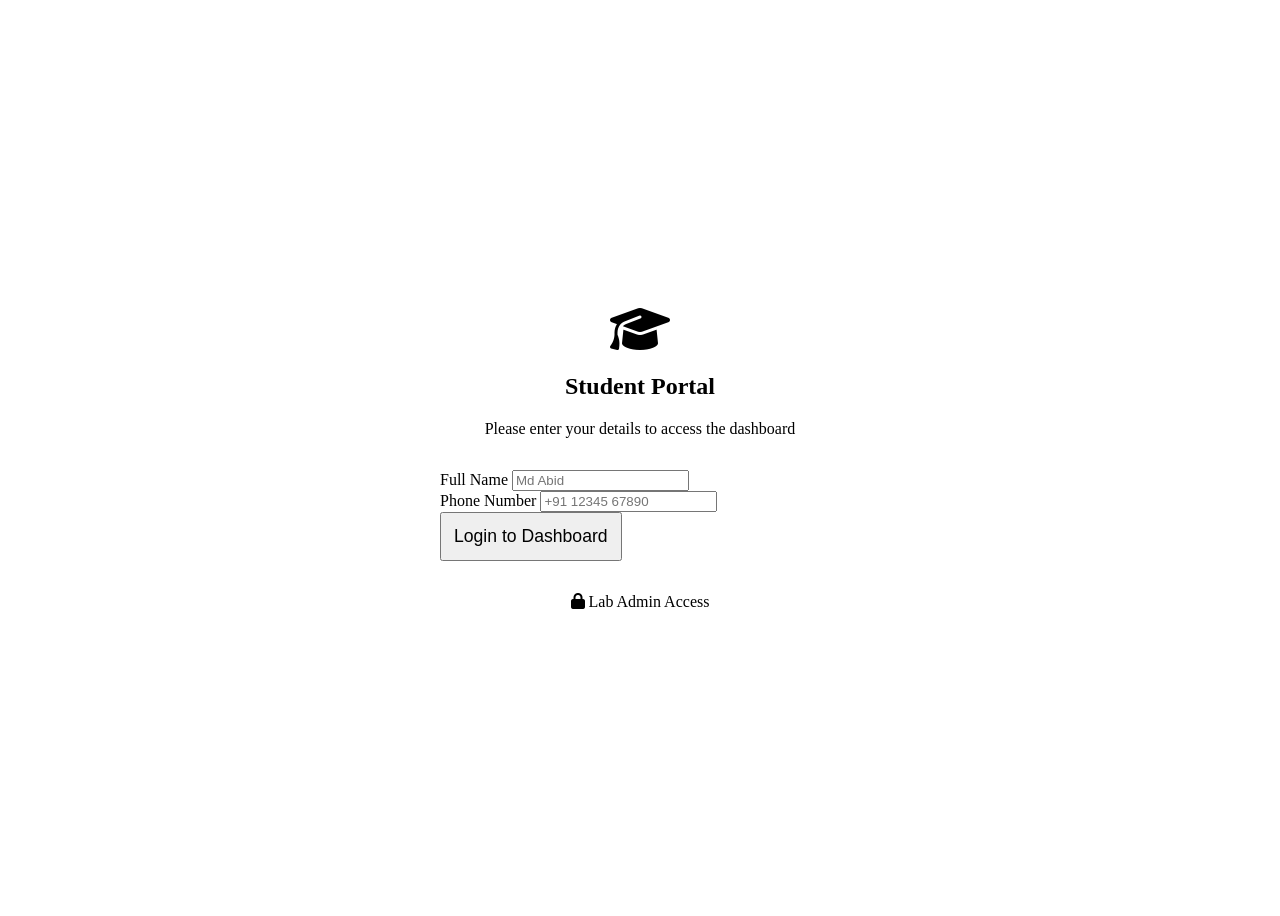
==== templates/index.html @ 304a4587 "Initial commit - 3D Print Lab Management System" ====
<!DOCTYPE html>
<html lang="en">
<head>
    <meta charset="UTF-8">
    <meta name="viewport" content="width=device-width, initial-scale=1.0">
    <title>Student Login - 3D Print Lab</title>
    <link href="https://fonts.googleapis.com/css2?family=Inter:wght@300;400;500;600;700&display=swap" rel="stylesheet">
    <link rel="stylesheet" href="{{ url_for('static', filename='styles.css') }}">
    <link rel="stylesheet" href="https://cdnjs.cloudflare.com/ajax/libs/font-awesome/6.4.0/css/all.min.css">
    <style>
        .login-container {
            display: flex;
            align-items: center;
            justify-content: center;
            min-height: 100vh;
        }
        .login-card {
            width: 100%;
            max-width: 400px;
            padding: 2.5rem;
        }
    </style>
</head>
<body>
    <div class="app-container login-container">
        <div class="card glass-card login-card">
            <div style="text-align: center; margin-bottom: 2rem;">
                <i class="fa-solid fa-graduation-cap" style="font-size: 3rem; color: var(--primary);"></i>
                <h2 class="mt-4">Student Portal</h2>
                <p class="subtitle">Please enter your details to access the dashboard</p>
            </div>
            
            <form action="/" method="POST">
                <div class="form-group">
                    <label>Full Name</label>
                    <input type="text" name="name" required placeholder="Md Abid">
                </div>
                <div class="form-group">
                    <label>Phone Number</label>
                    <input type="tel" name="phone" required placeholder="+91 12345 67890">
                </div>
                <button type="submit" class="btn btn-primary w-full" style="justify-content: center; font-size: 1.1rem; padding: 0.75rem;">Login to Dashboard</button>
            </form>
            
            <div style="text-align: center; margin-top: 2rem;">
                <a href="/admin_login" class="subtitle" style="text-decoration: none; color: var(--text-muted);"><i class="fa-solid fa-lock"></i> Lab Admin Access</a>
            </div>
        </div>
    </div>
</body>
</html>
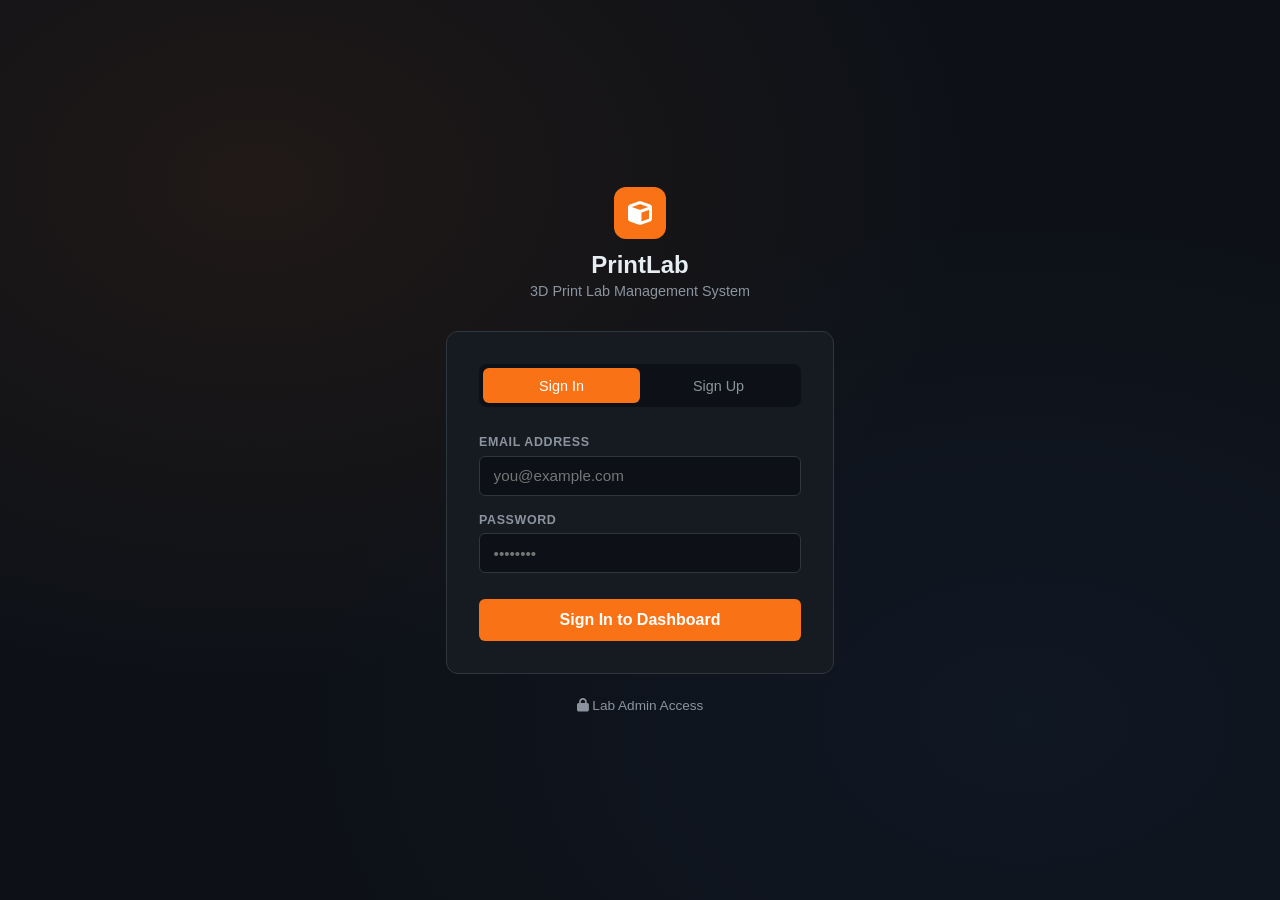
==== commit 367059ec: "Major upgrade: SQLite auth, sidebar dashboard, Sign Up/Sign In, all pages" ====
--- a/templates/index.html
+++ b/templates/index.html
@@ -3,49 +3,257 @@
 <head>
     <meta charset="UTF-8">
     <meta name="viewport" content="width=device-width, initial-scale=1.0">
-    <title>Student Login - 3D Print Lab</title>
+    <title>PrintLab — 3D Print Lab Manager</title>
     <link href="https://fonts.googleapis.com/css2?family=Inter:wght@300;400;500;600;700&display=swap" rel="stylesheet">
-    <link rel="stylesheet" href="{{ url_for('static', filename='styles.css') }}">
     <link rel="stylesheet" href="https://cdnjs.cloudflare.com/ajax/libs/font-awesome/6.4.0/css/all.min.css">
     <style>
-        .login-container {
+        * { box-sizing: border-box; margin: 0; padding: 0; }
+        body {
+            font-family: 'Inter', sans-serif;
+            background: #0d1117;
+            color: #e6edf3;
+            min-height: 100vh;
             display: flex;
             align-items: center;
             justify-content: center;
-            min-height: 100vh;
-        }
-        .login-card {
+            background-image: radial-gradient(at 20% 20%, rgba(249,115,22,0.08) 0, transparent 50%),
+                              radial-gradient(at 80% 80%, rgba(59,130,246,0.06) 0, transparent 50%);
+        }
+        .auth-wrapper {
             width: 100%;
-            max-width: 400px;
-            padding: 2.5rem;
-        }
+            max-width: 420px;
+            padding: 1rem;
+        }
+        .brand {
+            text-align: center;
+            margin-bottom: 2rem;
+        }
+        .brand-logo {
+            width: 52px; height: 52px;
+            background: #f97316;
+            border-radius: 12px;
+            display: inline-flex;
+            align-items: center;
+            justify-content: center;
+            font-size: 1.5rem;
+            margin-bottom: 0.75rem;
+        }
+        .brand h1 { font-size: 1.5rem; font-weight: 700; }
+        .brand p { color: #8b949e; font-size: 0.9rem; margin-top: 0.25rem; }
+
+        .auth-card {
+            background: #161b22;
+            border: 1px solid #30363d;
+            border-radius: 12px;
+            padding: 2rem;
+        }
+        .tab-switcher {
+            display: flex;
+            background: #0d1117;
+            border-radius: 8px;
+            padding: 4px;
+            margin-bottom: 1.75rem;
+        }
+        .tab-btn {
+            flex: 1;
+            padding: 0.6rem;
+            border: none;
+            background: transparent;
+            color: #8b949e;
+            font-family: 'Inter', sans-serif;
+            font-weight: 500;
+            font-size: 0.9rem;
+            border-radius: 6px;
+            cursor: pointer;
+            transition: all 0.2s;
+        }
+        .tab-btn.active {
+            background: #f97316;
+            color: white;
+        }
+        .form-panel { display: none; }
+        .form-panel.active { display: block; }
+        
+        .form-group { margin-bottom: 1.1rem; }
+        .form-group label {
+            display: block;
+            font-size: 0.78rem;
+            font-weight: 600;
+            text-transform: uppercase;
+            letter-spacing: 0.05em;
+            color: #8b949e;
+            margin-bottom: 0.4rem;
+        }
+        .form-group input, .form-group select {
+            width: 100%;
+            padding: 0.65rem 0.85rem;
+            background: #0d1117;
+            border: 1px solid #30363d;
+            border-radius: 6px;
+            color: #e6edf3;
+            font-family: 'Inter', sans-serif;
+            font-size: 0.95rem;
+            transition: border-color 0.2s;
+        }
+        .form-group input:focus, .form-group select:focus {
+            outline: none;
+            border-color: #f97316;
+        }
+        .form-row { display: grid; grid-template-columns: 1fr 1fr; gap: 0.75rem; }
+        .btn-primary {
+            width: 100%;
+            padding: 0.75rem;
+            background: #f97316;
+            color: white;
+            border: none;
+            border-radius: 6px;
+            font-family: 'Inter', sans-serif;
+            font-weight: 600;
+            font-size: 1rem;
+            cursor: pointer;
+            margin-top: 0.5rem;
+            transition: background 0.2s;
+        }
+        .btn-primary:hover { background: #ea6c0a; }
+        .error-msg {
+            background: rgba(248,81,73,0.1);
+            border: 1px solid rgba(248,81,73,0.3);
+            color: #f85149;
+            padding: 0.6rem 0.85rem;
+            border-radius: 6px;
+            font-size: 0.85rem;
+            margin-bottom: 1rem;
+            display: none;
+        }
+        .admin-link {
+            text-align: center;
+            margin-top: 1.5rem;
+            font-size: 0.85rem;
+            color: #8b949e;
+        }
+        .admin-link a { color: #8b949e; text-decoration: none; }
+        .admin-link a:hover { color: #e6edf3; }
     </style>
 </head>
 <body>
-    <div class="app-container login-container">
-        <div class="card glass-card login-card">
-            <div style="text-align: center; margin-bottom: 2rem;">
-                <i class="fa-solid fa-graduation-cap" style="font-size: 3rem; color: var(--primary);"></i>
-                <h2 class="mt-4">Student Portal</h2>
-                <p class="subtitle">Please enter your details to access the dashboard</p>
-            </div>
-            
-            <form action="/" method="POST">
+<div class="auth-wrapper">
+    <div class="brand">
+        <div class="brand-logo"><i class="fa-solid fa-cube" style="color:white"></i></div>
+        <h1>PrintLab</h1>
+        <p>3D Print Lab Management System</p>
+    </div>
+
+    <div class="auth-card">
+        <div class="tab-switcher">
+            <button class="tab-btn active" onclick="switchTab('signin')">Sign In</button>
+            <button class="tab-btn" onclick="switchTab('signup')">Sign Up</button>
+        </div>
+
+        <div id="error-msg" class="error-msg"></div>
+
+        <!-- SIGN IN -->
+        <div id="panel-signin" class="form-panel active">
+            <div class="form-group">
+                <label>Email Address</label>
+                <input type="email" id="login-email" placeholder="you@example.com">
+            </div>
+            <div class="form-group">
+                <label>Password</label>
+                <input type="password" id="login-password" placeholder="••••••••">
+            </div>
+            <button class="btn-primary" onclick="doLogin()">Sign In to Dashboard</button>
+        </div>
+
+        <!-- SIGN UP -->
+        <div id="panel-signup" class="form-panel">
+            <div class="form-row">
                 <div class="form-group">
                     <label>Full Name</label>
-                    <input type="text" name="name" required placeholder="Md Abid">
-                </div>
-                <div class="form-group">
-                    <label>Phone Number</label>
-                    <input type="tel" name="phone" required placeholder="+91 12345 67890">
-                </div>
-                <button type="submit" class="btn btn-primary w-full" style="justify-content: center; font-size: 1.1rem; padding: 0.75rem;">Login to Dashboard</button>
-            </form>
-            
-            <div style="text-align: center; margin-top: 2rem;">
-                <a href="/admin_login" class="subtitle" style="text-decoration: none; color: var(--text-muted);"><i class="fa-solid fa-lock"></i> Lab Admin Access</a>
-            </div>
+                    <input type="text" id="reg-name" placeholder="Md Abid">
+                </div>
+                <div class="form-group">
+                    <label>Username</label>
+                    <input type="text" id="reg-username" placeholder="abid01">
+                </div>
+            </div>
+            <div class="form-group">
+                <label>Email Address</label>
+                <input type="email" id="reg-email" placeholder="you@example.com">
+            </div>
+            <div class="form-row">
+                <div class="form-group">
+                    <label>Mobile (for SMS)</label>
+                    <input type="tel" id="reg-phone" placeholder="+91 12345 67890">
+                </div>
+                <div class="form-group">
+                    <label>Department</label>
+                    <input type="text" id="reg-dept" placeholder="Mech. Engineering">
+                </div>
+            </div>
+            <div class="form-group">
+                <label>Password</label>
+                <input type="password" id="reg-password" placeholder="Min. 6 characters">
+            </div>
+            <button class="btn-primary" onclick="doRegister()">Create Account</button>
         </div>
     </div>
+
+    <div class="admin-link">
+        <a href="/admin_login"><i class="fa-solid fa-lock"></i> Lab Admin Access</a>
+    </div>
+</div>
+
+<script>
+function switchTab(tab) {
+    document.querySelectorAll('.tab-btn').forEach(b => b.classList.remove('active'));
+    document.querySelectorAll('.form-panel').forEach(p => p.classList.remove('active'));
+    document.getElementById(`panel-${tab}`).classList.add('active');
+    event.target.classList.add('active');
+    document.getElementById('error-msg').style.display = 'none';
+}
+function showError(msg) {
+    const el = document.getElementById('error-msg');
+    el.textContent = msg;
+    el.style.display = 'block';
+}
+async function doLogin() {
+    const email = document.getElementById('login-email').value.trim();
+    const password = document.getElementById('login-password').value;
+    if (!email || !password) return showError('Please fill in all fields.');
+    const res = await fetch('/api/login', {
+        method: 'POST', headers: {'Content-Type': 'application/json'},
+        body: JSON.stringify({email, password})
+    });
+    const data = await res.json();
+    if (data.success) window.location.href = '/student';
+    else showError(data.error);
+}
+async function doRegister() {
+    const body = {
+        name: document.getElementById('reg-name').value.trim(),
+        username: document.getElementById('reg-username').value.trim(),
+        email: document.getElementById('reg-email').value.trim(),
+        phone: document.getElementById('reg-phone').value.trim(),
+        department: document.getElementById('reg-dept').value.trim(),
+        password: document.getElementById('reg-password').value
+    };
+    if (!body.name || !body.username || !body.email || !body.password) return showError('Please fill in all required fields.');
+    if (body.password.length < 6) return showError('Password must be at least 6 characters.');
+    const res = await fetch('/api/register', {
+        method: 'POST', headers: {'Content-Type': 'application/json'},
+        body: JSON.stringify(body)
+    });
+    const data = await res.json();
+    if (data.success) window.location.href = '/student';
+    else showError(data.error);
+}
+document.addEventListener('keydown', e => {
+    if (e.key === 'Enter') {
+        const active = document.querySelector('.form-panel.active').id;
+        if (active === 'panel-signin') doLogin();
+        else doRegister();
+    }
+});
+</script>
 </body>
 </html>
